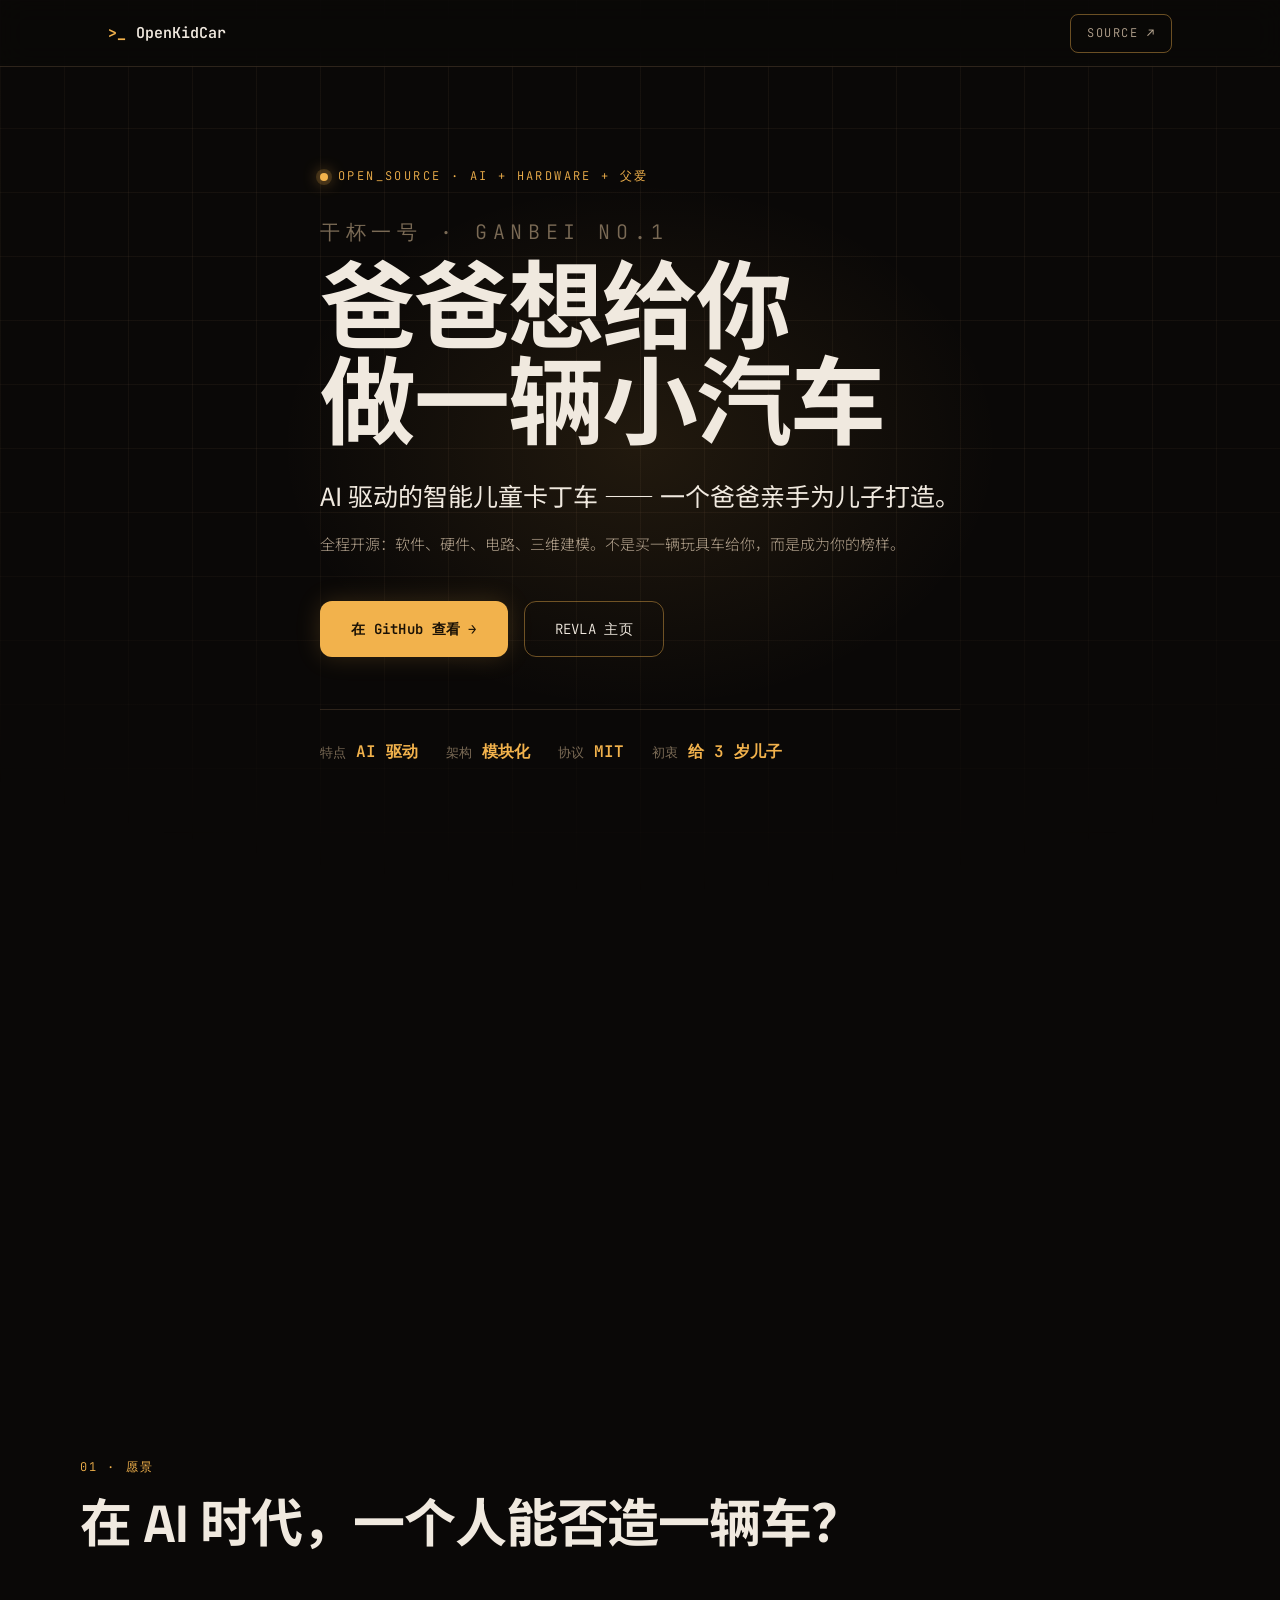
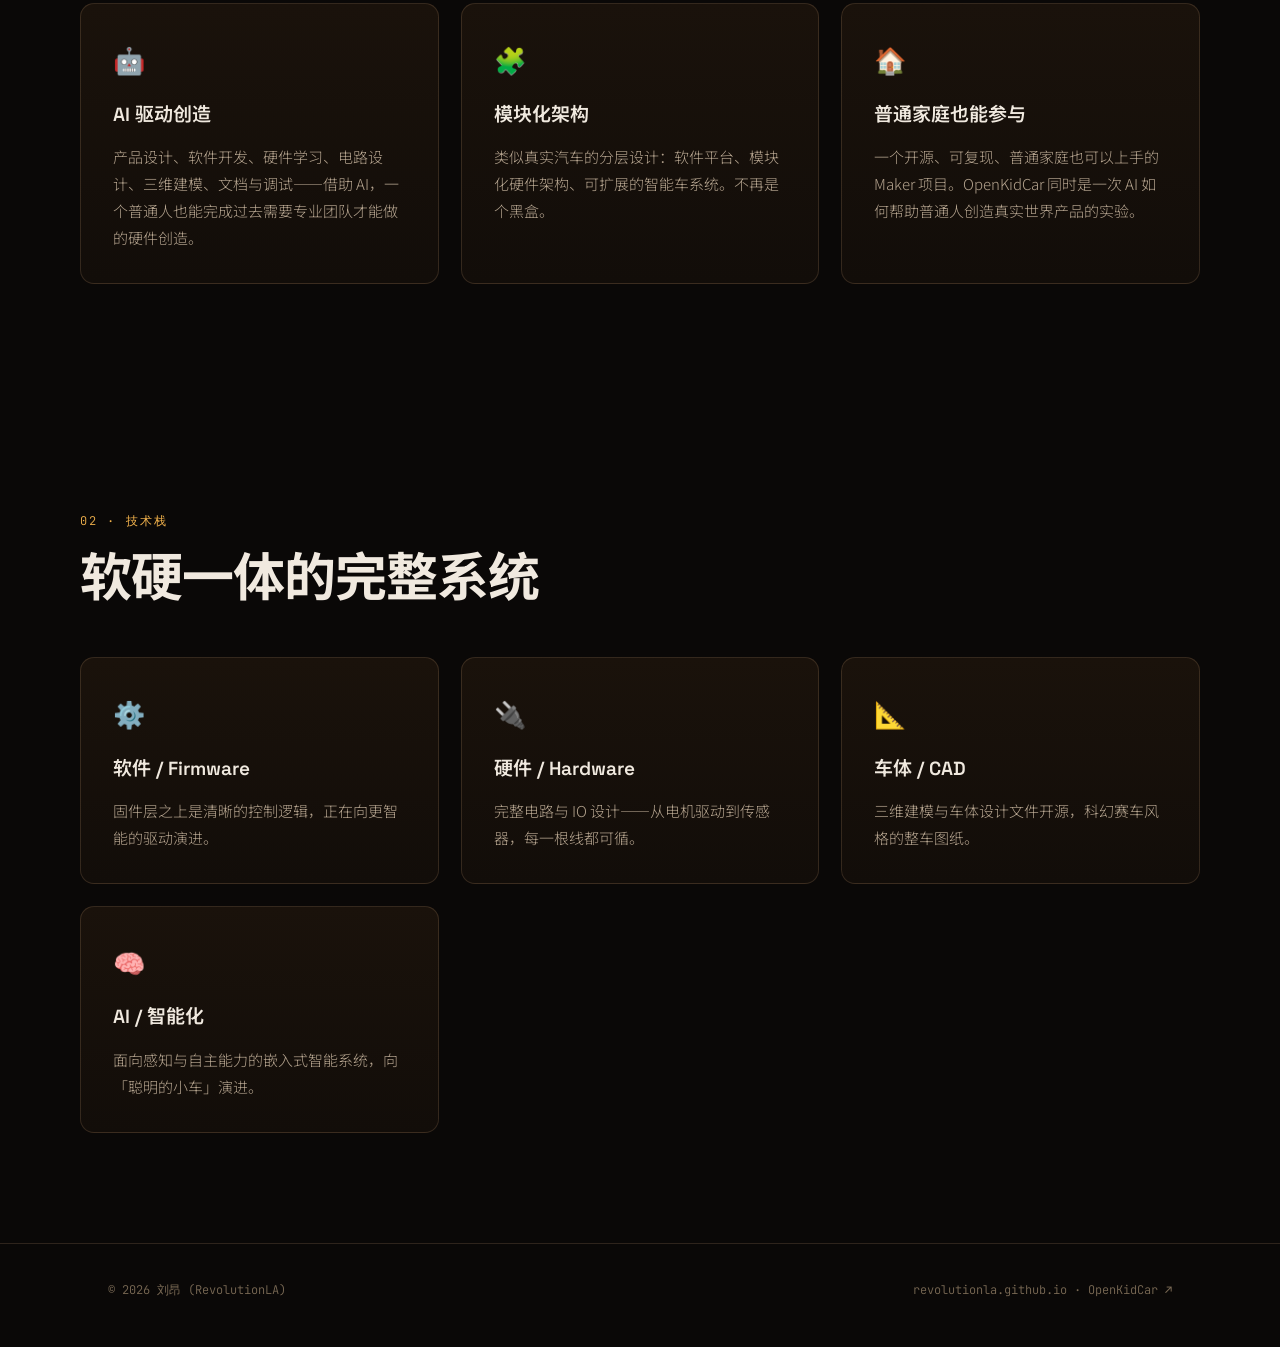
==== index.html @ ad004637 "site: OpenKidCar 落地页" ====
<!DOCTYPE html>
<html lang="zh-CN">
<head>
<meta charset="UTF-8" />
<meta name="viewport" content="width=device-width, initial-scale=1.0" />
<meta http-equiv="X-UA-Compatible" content="IE=edge" />
<title>OpenKidCar · 干杯一号 — AI 驱动的智能儿童卡丁车</title>
<meta name="description" content="OpenKidCar「干杯一号」—— 一个爸爸亲手为儿子打造的 AI 驱动开源智能儿童卡丁车。软件 / 硬件 / 电路 / 三维建模全部开源，探索 AI 时代普通人创造真实产品的能力。" />
<meta name="author" content="刘昂 (RevolutionLA)" />
<meta name="robots" content="index, follow" />
<link rel="canonical" href="https://RevolutionLA.github.io/OpenKidCar/" />
<meta property="og:type" content="article" />
<meta property="og:title" content="OpenKidCar · 干杯一号 — AI 驱动的智能儿童卡丁车" />
<meta property="og:description" content="一个爸爸亲手为儿子打造的 AI 开源儿童卡丁车。硬件固件软件全部开源。" />
<meta property="og:url" content="https://RevolutionLA.github.io/OpenKidCar/" />
<meta name="theme-color" content="#07090d" />
<link rel="preconnect" href="https://fonts.googleapis.com" />
<link rel="preconnect" href="https://fonts.gstatic.com" crossorigin />
<link href="https://fonts.googleapis.com/css2?family=Space+Grotesk:wght@400;500;600;700&family=JetBrains+Mono:wght@400;500;600&family=Noto+Sans+SC:wght@300;400;500;700&display=swap" rel="stylesheet" />
<style>
:root{
  --space-0:#0a0807;--space-1:#120d09;--space-2:#1a120b;
  --ink:#f0e9df;--ink-dim:#b5a48f;--ink-faint:#7a6a55;
  --signal:#f2b24c;--signal-dim:rgba(242,178,76,0.18);--amber:#f05a3c;
  --grid:rgba(190,150,110,0.07);--stroke:rgba(190,150,110,0.20);--stroke-bright:rgba(242,178,76,0.42);
  --display:'Space Grotesk','Noto Sans SC',sans-serif;
  --body:'Noto Sans SC',-apple-system,'PingFang SC','Microsoft YaHei',sans-serif;
  --mono:'JetBrains Mono','SFMono-Regular',Consolas,monospace;--max:1120px;--radius:14px;
}
*{margin:0;padding:0;box-sizing:border-box}
html{color-scheme:dark;scroll-behavior:smooth}
body{font-family:var(--body);background:var(--space-0);color:var(--ink);line-height:1.75;font-weight:300;-webkit-font-smoothing:antialiased;overflow-x:hidden}
.mono{font-family:var(--mono)}em{font-style:normal;font-weight:600;color:var(--amber)}strong{font-weight:600;color:var(--ink)}
a{color:inherit;text-decoration:none}
::selection{background:var(--signal);color:#1a1105}
.container{max-width:var(--max);margin:0 auto;padding:0 28px;position:relative}
.grid-bg{position:fixed;inset:0;z-index:0;pointer-events:none;background-image:linear-gradient(var(--grid) 1px,transparent 1px),linear-gradient(90deg,var(--grid) 1px,transparent 1px);background-size:64px 64px;mask-image:radial-gradient(ellipse 90% 70% at 50% 30%,#000 45%,transparent 100%);-webkit-mask-image:radial-gradient(ellipse 90% 70% at 50% 30%,#000 45%,transparent 100%)}

header.site-header{position:sticky;top:0;z-index:60;background:rgba(10,8,7,0.75);backdrop-filter:blur(14px);-webkit-backdrop-filter:blur(14px);border-bottom:1px solid var(--stroke)}
.nav{display:flex;align-items:center;justify-content:space-between;height:66px;gap:20px}
.brand{display:flex;align-items:center;gap:10px;font-family:var(--mono);font-weight:600;font-size:15px}
.brand-glyph{color:var(--signal);font-weight:700}
.nav-right{display:flex;align-items:center;gap:22px}
.nav-link{font-family:var(--mono);font-size:12px;letter-spacing:0.12em;color:var(--ink-dim);transition:color .2s;border:1px solid var(--stroke-bright);padding:8px 16px;border-radius:8px}
.nav-link:hover{color:var(--signal);border-color:var(--signal)}

.hero{position:relative;min-height:88vh;display:flex;flex-direction:column;justify-content:center;padding:72px 0;overflow:hidden}
.hero::after{content:"";position:absolute;left:50%;top:10%;transform:translateX(-50%);width:820px;height:600px;background:radial-gradient(ellipse at center,rgba(242,178,76,0.10),transparent 62%);z-index:-1;pointer-events:none}
.kicker{display:inline-flex;align-items:center;gap:10px;font-size:12px;letter-spacing:0.2em;color:var(--signal);margin-bottom:28px;font-family:var(--mono)}
.dot{width:8px;height:8px;border-radius:50%;background:var(--signal);box-shadow:0 0 0 4px var(--signal-dim),0 0 16px var(--signal)}
.hero-title{font-family:var(--display);font-size:clamp(42px,9vw,96px);font-weight:700;letter-spacing:-0.02em;line-height:1;margin-bottom:22px;text-wrap:balance}
.hero-title .zh{background:linear-gradient(120deg,var(--signal) 0%,#f0e9df 100%);-webkit-background-clip:text;background-clip:text;color:transparent}
.hero-en{font-size:clamp(15px,2vw,20px);letter-spacing:0.28em;color:var(--ink-faint);font-family:var(--mono);margin-bottom:10px}
.hero-zh{font-size:clamp(18px,2.6vw,25px);color:var(--ink);margin-bottom:12px;font-weight:400}
.hero-sub{font-size:15px;color:var(--ink-dim);max-width:620px;line-height:1.8}
.hero-actions{display:flex;gap:16px;margin-top:44px;flex-wrap:wrap}
.btn{display:inline-flex;align-items:center;justify-content:center;font-family:var(--mono);font-size:14px;letter-spacing:0.02em;padding:15px 30px;border-radius:12px;transition:all .25s;border:1px solid transparent;touch-action:manipulation}
.btn-primary{background:var(--signal);color:#1a1105;font-weight:600;box-shadow:0 0 24px var(--signal-dim)}
.btn-primary:hover{background:#ffc76b;box-shadow:0 0 36px rgba(242,178,76,0.4);transform:translateY(-2px)}
.btn-ghost{border:1px solid var(--stroke-bright);color:var(--ink)}
.btn-ghost:hover{border-color:var(--signal);color:var(--signal);box-shadow:0 0 20px var(--signal-dim)}
.specbar{display:flex;flex-wrap:wrap;gap:28px;margin-top:52px;padding-top:28px;border-top:1px solid var(--stroke)}
.spec{display:flex;align-items:baseline;gap:10px;font-size:13px;color:var(--ink-faint);font-family:var(--mono)}
.spec strong{color:var(--signal);font-size:16px;font-weight:600}

.section{padding:110px 0;position:relative}
.sec-tag{display:inline-block;font-size:12px;letter-spacing:0.18em;color:var(--signal);margin-bottom:18px;font-family:var(--mono)}
.sec-title{font-family:var(--display);font-size:clamp(32px,5vw,52px);font-weight:700;letter-spacing:-0.02em;line-height:1.1;margin-bottom:50px;text-wrap:balance}

.quote-block{background:var(--space-1);border:1px solid var(--stroke);border-left:3px solid var(--signal);border-radius:var(--radius);padding:36px 40px;margin-bottom:60px}
.quote-block p{font-size:clamp(18px,2.4vw,24px);color:var(--ink);line-height:1.8}
.quote-block cite{display:block;margin-top:16px;font-style:normal;font-size:14px;color:var(--ink-faint);font-family:var(--mono)}

.grid{display:grid;grid-template-columns:repeat(auto-fit,minmax(280px,1fr));gap:22px}
.card{background:linear-gradient(180deg,var(--space-2),var(--space-1));border:1px solid var(--stroke);border-radius:var(--radius);padding:32px;transition:transform .3s,border-color .3s,box-shadow .3s}
.card:hover{transform:translateY(-5px);border-color:var(--stroke-bright);box-shadow:0 16px 44px rgba(0,0,0,0.5),0 0 28px var(--signal-dim)}
.card-icon{font-size:26px;color:var(--signal);margin-bottom:16px;display:block}
.card h3{font-family:var(--display);font-size:19px;font-weight:600;margin-bottom:12px}
.card p{color:var(--ink-dim);font-size:15px;line-height:1.8}

footer.site-footer{border-top:1px solid var(--stroke);padding:36px 0 46px}
.footer-row{display:flex;justify-content:space-between;gap:16px;flex-wrap:wrap;font-size:12px;color:var(--ink-faint);font-family:var(--mono)}
.footer-row a:hover{color:var(--signal)}
a:focus-visible{outline:2px solid var(--signal);outline-offset:3px;border-radius:4px}
@media (max-width:720px){.section{padding:76px 0}.hero{min-height:auto;padding:64px 0 80px}}
.reveal{opacity:0;transform:translateY(30px);transition:opacity .8s cubic-bezier(.16,1,.3,1),transform .8s cubic-bezier(.16,1,.3,1)}
.reveal.visible{opacity:1;transform:none}
@media (prefers-reduced-motion:reduce){.reveal{opacity:1;transform:none;transition:none}*{scroll-behavior:auto!important}}
</style>
</head>
<body>
<div class="grid-bg" aria-hidden="true"></div>

<header class="site-header">
  <nav class="nav container">
    <a class="brand" href="/"><span class="brand-glyph mono">&gt;_</span> OpenKidCar</a>
    <div class="nav-right">
      <a class="nav-link" href="https://github.com/RevolutionLA/OpenKidCar" target="_blank" rel="noopener noreferrer">SOURCE ↗</a>
    </div>
  </nav>
</header>

<section class="hero">
  <div class="container">
    <p class="kicker"><span class="dot"></span> OPEN_SOURCE · AI + HARDWARE + 父爱</p>
    <div class="hero-en">干杯一号 · GANBEI NO.1</div>
    <h1 class="hero-title">爸爸想给你<br/>做一辆小汽车</h1>
    <p class="hero-zh">AI 驱动的智能儿童卡丁车 —— 一个爸爸亲手为儿子打造。</p>
    <p class="hero-sub">全程开源：软件、硬件、电路、三维建模。不是买一辆玩具车给你，而是成为你的榜样。</p>
    <div class="hero-actions">
      <a class="btn btn-primary" href="https://github.com/RevolutionLA/OpenKidCar" target="_blank" rel="noopener noreferrer">在 GitHub 查看 →</a>
      <a class="btn btn-ghost" href="/">REVLA 主页</a>
    </div>
    <div class="specbar">
      <span class="spec">特点 <strong>AI 驱动</strong></span>
      <span class="spec">架构 <strong>模块化</strong></span>
      <span class="spec">协议 <strong>MIT</strong></span>
      <span class="spec">初衷 <strong>给 3 岁儿子</strong></span>
    </div>
  </div>
</section>

<section class="section container">
  <div class="quote-block reveal">
    <p>这辆车不一定是世界上最快的，也不一定是最豪华的。但它会拥有——爸爸亲手设计的外观、爸爸写的代码、爸爸搭建的电子系统。</p>
    <cite>&gt; 我希望未来孩子长大以后，记住的不只是一辆车，而是：曾经爸爸尝试用自己的双手创造一些东西。</cite>
  </div>
</section>

<section class="section container" id="vision">
  <span class="sec-tag">01 · 愿景</span>
  <h2 class="sec-title">在 AI 时代，一个人能否造一辆车？</h2>
  <div class="grid">
    <article class="card reveal"><span class="card-icon">🤖</span><h3>AI 驱动创造</h3><p>产品设计、软件开发、硬件学习、电路设计、三维建模、文档与调试——借助 AI，一个普通人也能完成过去需要专业团队才能做的硬件创造。</p></article>
    <article class="card reveal"><span class="card-icon">🧩</span><h3>模块化架构</h3><p>类似真实汽车的分层设计：软件平台、模块化硬件架构、可扩展的智能车系统。不再是个黑盒。</p></article>
    <article class="card reveal"><span class="card-icon">🏠</span><h3>普通家庭也能参与</h3><p>一个开源、可复现、普通家庭也可以上手的 Maker 项目。OpenKidCar 同时是一次 AI 如何帮助普通人创造真实世界产品的实验。</p></article>
  </div>
</section>

<section class="section container" id="stack">
  <span class="sec-tag">02 · 技术栈</span>
  <h2 class="sec-title">软硬一体的完整系统</h2>
  <div class="grid">
    <article class="card reveal"><span class="card-icon">⚙️</span><h3>软件 / Firmware</h3><p>固件层之上是清晰的控制逻辑，正在向更智能的驱动演进。</p></article>
    <article class="card reveal"><span class="card-icon">🔌</span><h3>硬件 / Hardware</h3><p>完整电路与 IO 设计——从电机驱动到传感器，每一根线都可循。</p></article>
    <article class="card reveal"><span class="card-icon">📐</span><h3>车体 / CAD</h3><p>三维建模与车体设计文件开源，科幻赛车风格的整车图纸。</p></article>
    <article class="card reveal"><span class="card-icon">🧠</span><h3>AI / 智能化</h3><p>面向感知与自主能力的嵌入式智能系统，向「聪明的小车」演进。</p></article>
  </div>
</section>

<footer class="site-footer">
  <div class="container footer-row">
    <span>© <span id="year"></span> 刘昂 (RevolutionLA)</span>
    <span><a href="/">revolutionla.github.io</a> · <a href="https://github.com/RevolutionLA/OpenKidCar" target="_blank" rel="noopener noreferrer">OpenKidCar ↗</a></span>
  </div>
</footer>

<script>
document.getElementById('year').textContent=new Date().getFullYear();
var els=document.querySelectorAll('.card');var io='IntersectionObserver'in window?new IntersectionObserver(function(e){e.forEach(function(x){if(x.isIntersecting){x.target.classList.add('visible');io.unobserve(x.target)}})},{threshold:0.1}):null;
els.forEach(function(el){if(io){el.classList.add('reveal');io.observe(el)}else{el.classList.add('visible')}});
</script>
</body>
</html>
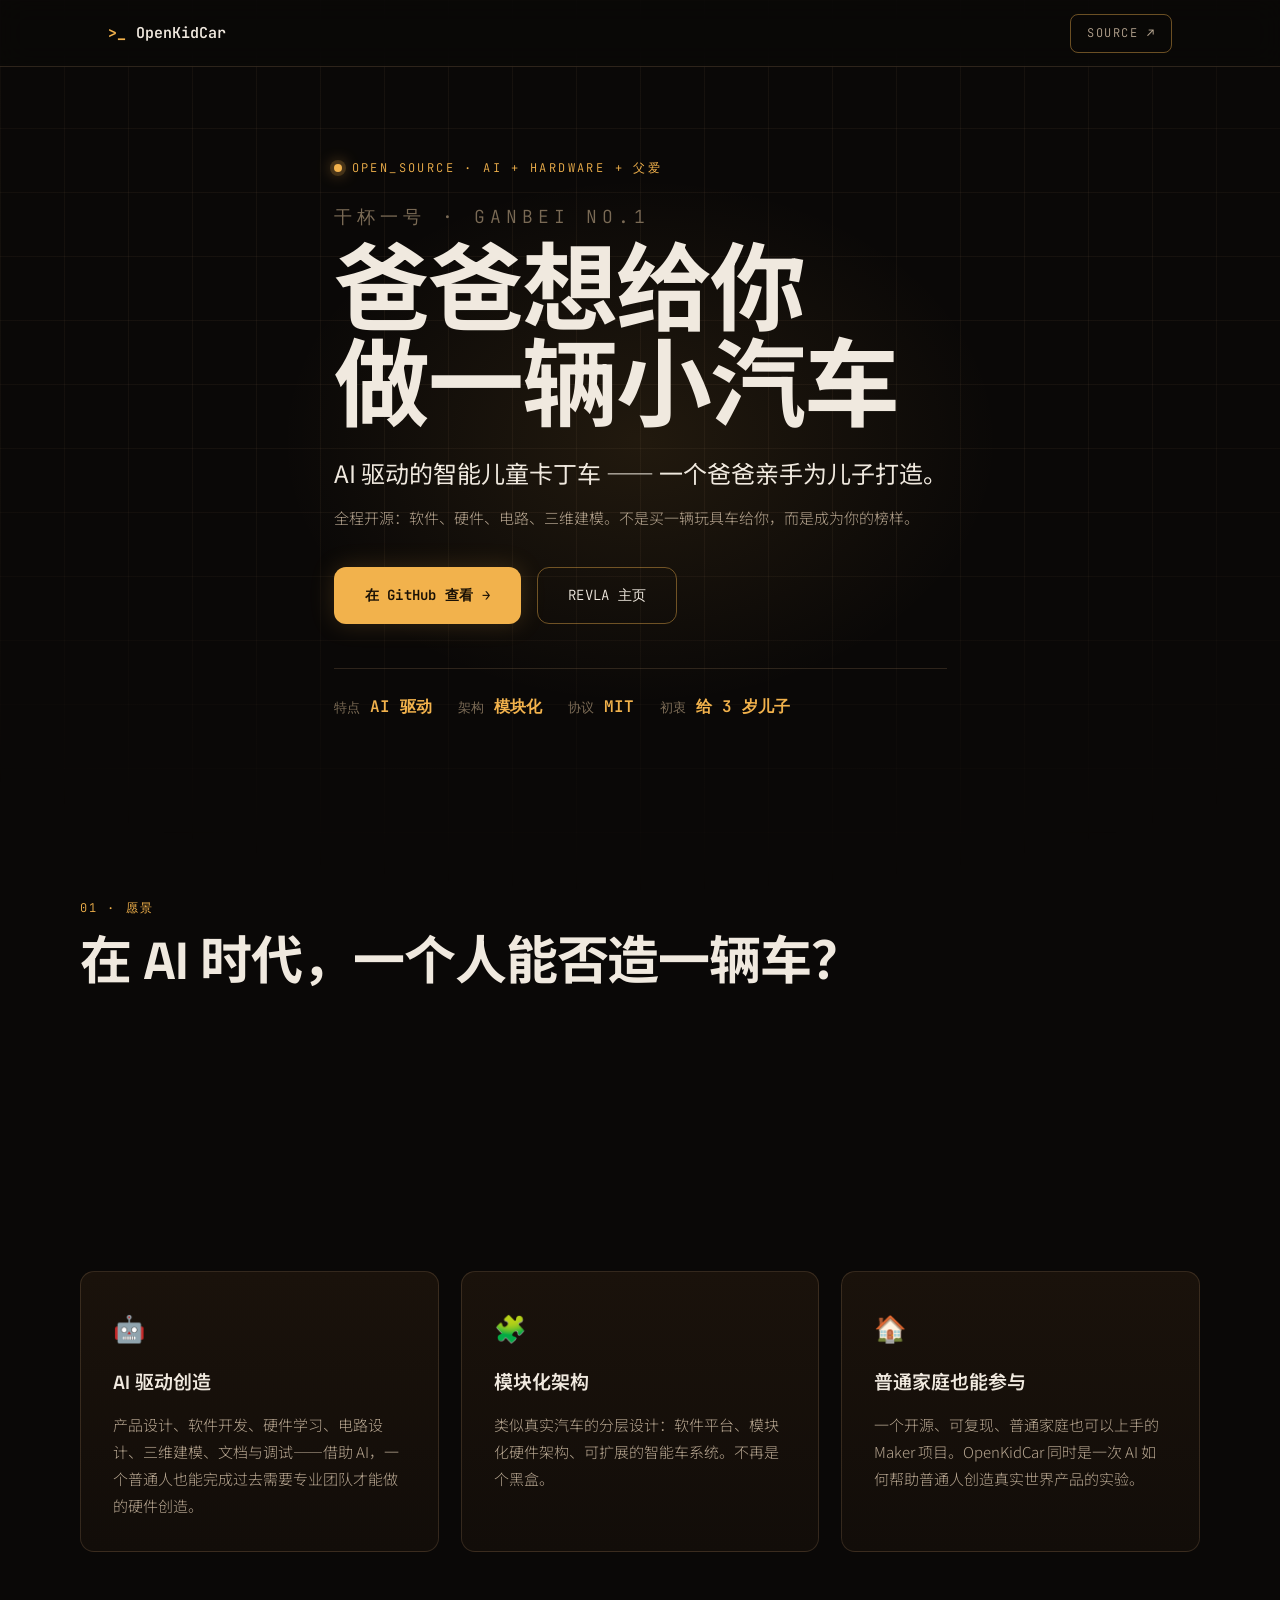
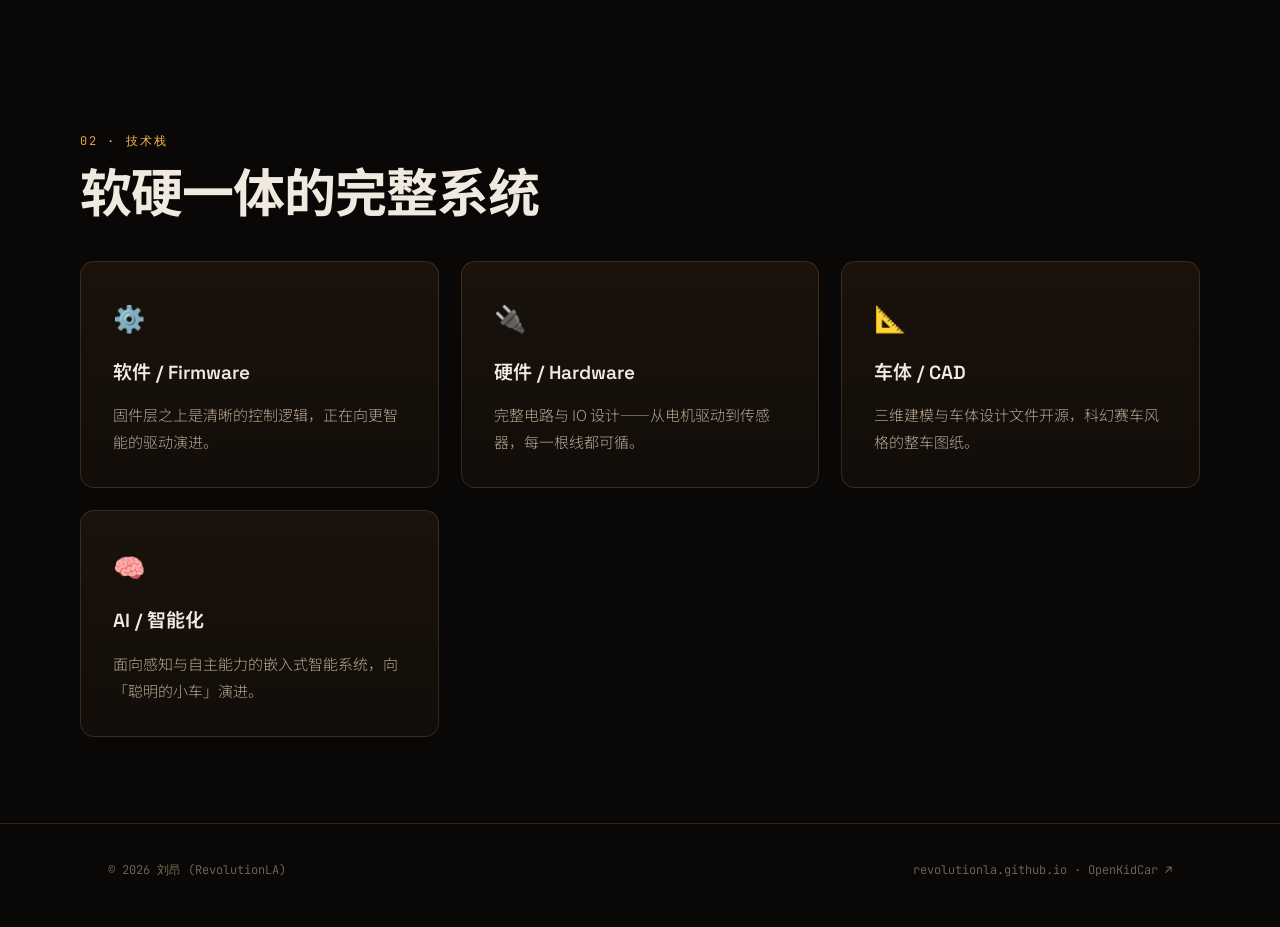
==== commit af29e765: "update: 加 favicon + 压缩留白" ====
--- a/index.html
+++ b/index.html
@@ -14,6 +14,7 @@
 <meta property="og:description" content="一个爸爸亲手为儿子打造的 AI 开源儿童卡丁车。硬件固件软件全部开源。" />
 <meta property="og:url" content="https://RevolutionLA.github.io/OpenKidCar/" />
 <meta name="theme-color" content="#07090d" />
+<link rel="icon" href="data:image/svg+xml,%3Csvg xmlns='http://www.w3.org/2000/svg' viewBox='0 0 64 64'%3E%3Crect width='64' height='64' rx='12' fill='%230a0807'/%3E%3Crect x='10' y='30' width='44' height='16' rx='6' fill='%23f2b24c'/%3E%3Crect x='18' y='22' width='26' height='10' rx='4' fill='%23d98e2a'/%3E%3Ccircle cx='20' cy='48' r='6' fill='%231a1105' stroke='%23f2b24c' stroke-width='3'/%3E%3Ccircle cx='44' cy='48' r='6' fill='%231a1105' stroke='%23f2b24c' stroke-width='3'/%3E%3C/svg%3E" />
 <link rel="preconnect" href="https://fonts.googleapis.com" />
 <link rel="preconnect" href="https://fonts.gstatic.com" crossorigin />
 <link href="https://fonts.googleapis.com/css2?family=Space+Grotesk:wght@400;500;600;700&family=JetBrains+Mono:wght@400;500;600&family=Noto+Sans+SC:wght@300;400;500;700&display=swap" rel="stylesheet" />
@@ -44,34 +45,34 @@
 .nav-link{font-family:var(--mono);font-size:12px;letter-spacing:0.12em;color:var(--ink-dim);transition:color .2s;border:1px solid var(--stroke-bright);padding:8px 16px;border-radius:8px}
 .nav-link:hover{color:var(--signal);border-color:var(--signal)}
 
-.hero{position:relative;min-height:88vh;display:flex;flex-direction:column;justify-content:center;padding:72px 0;overflow:hidden}
+.hero{position:relative;min-height:82vh;display:flex;flex-direction:column;justify-content:center;padding:64px 0;overflow:hidden}
 .hero::after{content:"";position:absolute;left:50%;top:10%;transform:translateX(-50%);width:820px;height:600px;background:radial-gradient(ellipse at center,rgba(242,178,76,0.10),transparent 62%);z-index:-1;pointer-events:none}
-.kicker{display:inline-flex;align-items:center;gap:10px;font-size:12px;letter-spacing:0.2em;color:var(--signal);margin-bottom:28px;font-family:var(--mono)}
+.kicker{display:inline-flex;align-items:center;gap:10px;font-size:12px;letter-spacing:0.2em;color:var(--signal);margin-bottom:22px;font-family:var(--mono)}
 .dot{width:8px;height:8px;border-radius:50%;background:var(--signal);box-shadow:0 0 0 4px var(--signal-dim),0 0 16px var(--signal)}
-.hero-title{font-family:var(--display);font-size:clamp(42px,9vw,96px);font-weight:700;letter-spacing:-0.02em;line-height:1;margin-bottom:22px;text-wrap:balance}
+.hero-title{font-family:var(--display);font-size:clamp(42px,9vw,96px);font-weight:700;letter-spacing:-0.02em;line-height:1;margin-bottom:18px;text-wrap:balance}
 .hero-title .zh{background:linear-gradient(120deg,var(--signal) 0%,#f0e9df 100%);-webkit-background-clip:text;background-clip:text;color:transparent}
-.hero-en{font-size:clamp(15px,2vw,20px);letter-spacing:0.28em;color:var(--ink-faint);font-family:var(--mono);margin-bottom:10px}
-.hero-zh{font-size:clamp(18px,2.6vw,25px);color:var(--ink);margin-bottom:12px;font-weight:400}
+.hero-en{font-size:clamp(14px,1.8vw,18px);letter-spacing:0.28em;color:var(--ink-faint);font-family:var(--mono);margin-bottom:10px}
+.hero-zh{font-size:clamp(18px,2.4vw,24px);color:var(--ink);margin-bottom:10px;font-weight:400}
 .hero-sub{font-size:15px;color:var(--ink-dim);max-width:620px;line-height:1.8}
-.hero-actions{display:flex;gap:16px;margin-top:44px;flex-wrap:wrap}
+.hero-actions{display:flex;gap:16px;margin-top:36px;flex-wrap:wrap}
 .btn{display:inline-flex;align-items:center;justify-content:center;font-family:var(--mono);font-size:14px;letter-spacing:0.02em;padding:15px 30px;border-radius:12px;transition:all .25s;border:1px solid transparent;touch-action:manipulation}
 .btn-primary{background:var(--signal);color:#1a1105;font-weight:600;box-shadow:0 0 24px var(--signal-dim)}
 .btn-primary:hover{background:#ffc76b;box-shadow:0 0 36px rgba(242,178,76,0.4);transform:translateY(-2px)}
 .btn-ghost{border:1px solid var(--stroke-bright);color:var(--ink)}
 .btn-ghost:hover{border-color:var(--signal);color:var(--signal);box-shadow:0 0 20px var(--signal-dim)}
-.specbar{display:flex;flex-wrap:wrap;gap:28px;margin-top:52px;padding-top:28px;border-top:1px solid var(--stroke)}
+.specbar{display:flex;flex-wrap:wrap;gap:26px;margin-top:44px;padding-top:24px;border-top:1px solid var(--stroke)}
 .spec{display:flex;align-items:baseline;gap:10px;font-size:13px;color:var(--ink-faint);font-family:var(--mono)}
 .spec strong{color:var(--signal);font-size:16px;font-weight:600}
 
-.section{padding:110px 0;position:relative}
-.sec-tag{display:inline-block;font-size:12px;letter-spacing:0.18em;color:var(--signal);margin-bottom:18px;font-family:var(--mono)}
-.sec-title{font-family:var(--display);font-size:clamp(32px,5vw,52px);font-weight:700;letter-spacing:-0.02em;line-height:1.1;margin-bottom:50px;text-wrap:balance}
+.section{padding:86px 0;position:relative}
+.sec-tag{display:inline-block;font-size:12px;letter-spacing:0.18em;color:var(--signal);margin-bottom:14px;font-family:var(--mono)}
+.sec-title{font-family:var(--display);font-size:clamp(32px,5vw,52px);font-weight:700;letter-spacing:-0.02em;line-height:1.1;margin-bottom:38px;text-wrap:balance}
 
-.quote-block{background:var(--space-1);border:1px solid var(--stroke);border-left:3px solid var(--signal);border-radius:var(--radius);padding:36px 40px;margin-bottom:60px}
+.quote-block{background:var(--space-1);border:1px solid var(--stroke);border-left:3px solid var(--signal);border-radius:var(--radius);padding:34px 40px;margin:6px 0 46px}
 .quote-block p{font-size:clamp(18px,2.4vw,24px);color:var(--ink);line-height:1.8}
 .quote-block cite{display:block;margin-top:16px;font-style:normal;font-size:14px;color:var(--ink-faint);font-family:var(--mono)}
 
-.grid{display:grid;grid-template-columns:repeat(auto-fit,minmax(280px,1fr));gap:22px}
+.grid{display:grid;grid-template-columns:repeat(auto-fit,minmax(320px,1fr));gap:22px}
 .card{background:linear-gradient(180deg,var(--space-2),var(--space-1));border:1px solid var(--stroke);border-radius:var(--radius);padding:32px;transition:transform .3s,border-color .3s,box-shadow .3s}
 .card:hover{transform:translateY(-5px);border-color:var(--stroke-bright);box-shadow:0 16px 44px rgba(0,0,0,0.5),0 0 28px var(--signal-dim)}
 .card-icon{font-size:26px;color:var(--signal);margin-bottom:16px;display:block}
@@ -120,16 +121,13 @@
   </div>
 </section>
 
-<section class="section container">
+<section class="section container" id="vision">
+  <span class="sec-tag">01 · 愿景</span>
+  <h2 class="sec-title">在 AI 时代，一个人能否造一辆车？</h2>
   <div class="quote-block reveal">
     <p>这辆车不一定是世界上最快的，也不一定是最豪华的。但它会拥有——爸爸亲手设计的外观、爸爸写的代码、爸爸搭建的电子系统。</p>
     <cite>&gt; 我希望未来孩子长大以后，记住的不只是一辆车，而是：曾经爸爸尝试用自己的双手创造一些东西。</cite>
   </div>
-</section>
-
-<section class="section container" id="vision">
-  <span class="sec-tag">01 · 愿景</span>
-  <h2 class="sec-title">在 AI 时代，一个人能否造一辆车？</h2>
   <div class="grid">
     <article class="card reveal"><span class="card-icon">🤖</span><h3>AI 驱动创造</h3><p>产品设计、软件开发、硬件学习、电路设计、三维建模、文档与调试——借助 AI，一个普通人也能完成过去需要专业团队才能做的硬件创造。</p></article>
     <article class="card reveal"><span class="card-icon">🧩</span><h3>模块化架构</h3><p>类似真实汽车的分层设计：软件平台、模块化硬件架构、可扩展的智能车系统。不再是个黑盒。</p></article>
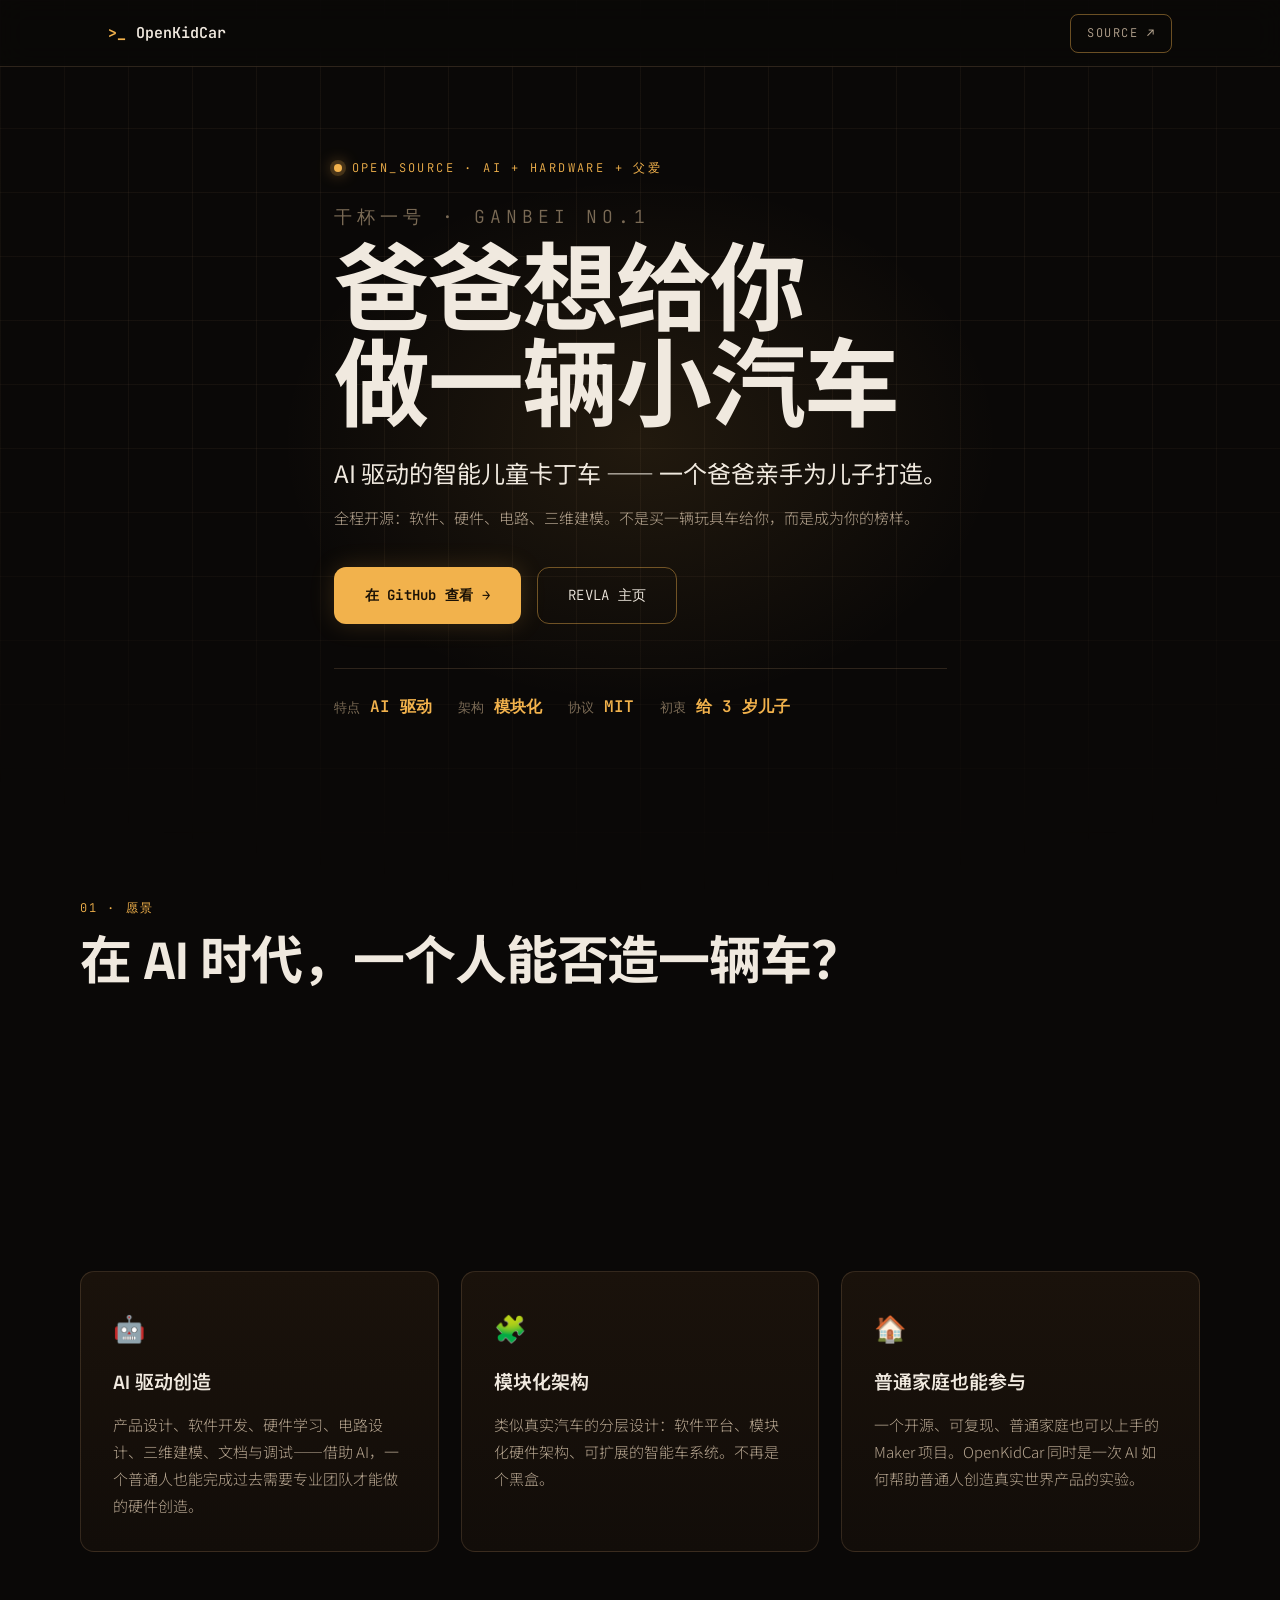
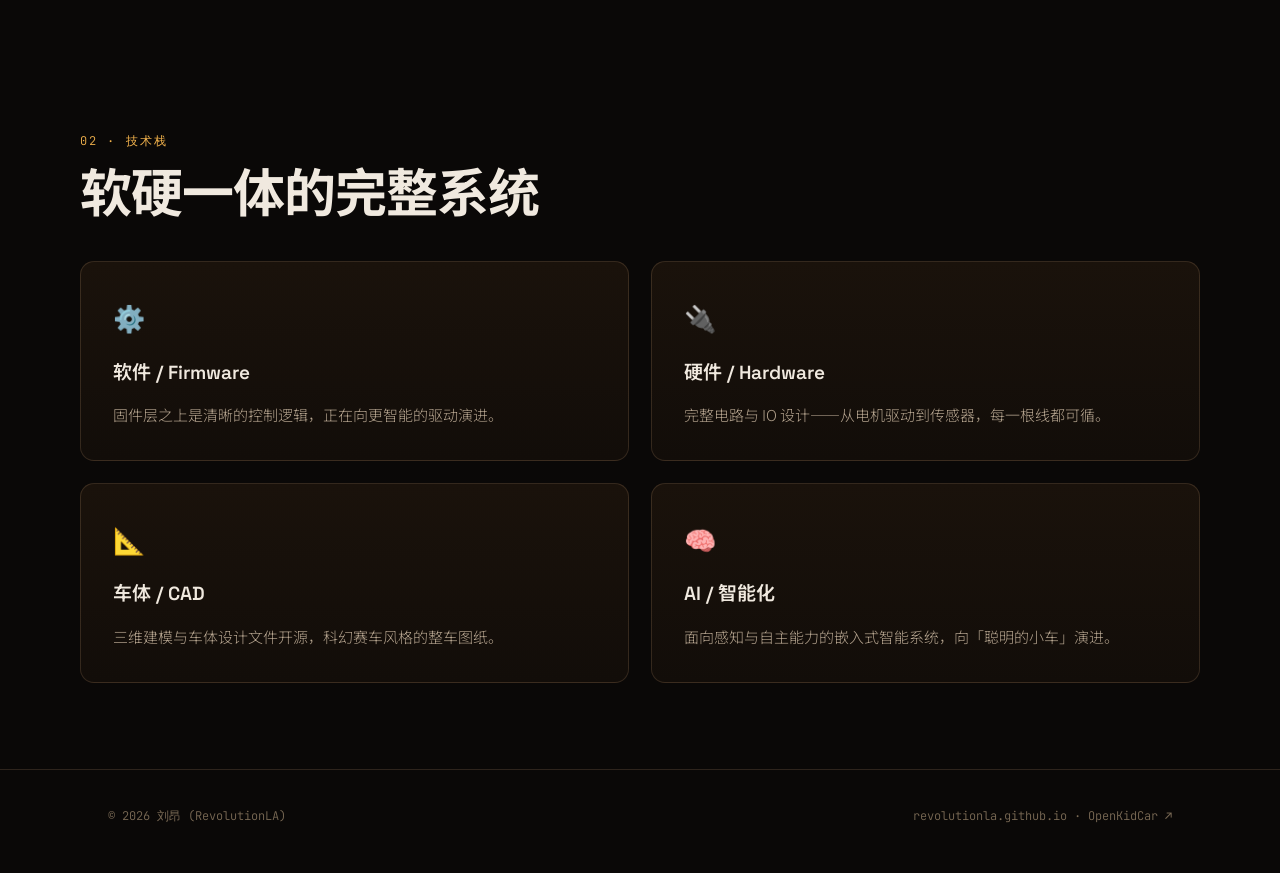
==== commit 17a40824: "fix: 规整卡片网格排布 + 压缩留白" ====
--- a/index.html
+++ b/index.html
@@ -73,6 +73,7 @@
 .quote-block cite{display:block;margin-top:16px;font-style:normal;font-size:14px;color:var(--ink-faint);font-family:var(--mono)}
 
 .grid{display:grid;grid-template-columns:repeat(auto-fit,minmax(320px,1fr));gap:22px}
+.grid-2{grid-template-columns:repeat(auto-fit,minmax(480px,1fr))}
 .card{background:linear-gradient(180deg,var(--space-2),var(--space-1));border:1px solid var(--stroke);border-radius:var(--radius);padding:32px;transition:transform .3s,border-color .3s,box-shadow .3s}
 .card:hover{transform:translateY(-5px);border-color:var(--stroke-bright);box-shadow:0 16px 44px rgba(0,0,0,0.5),0 0 28px var(--signal-dim)}
 .card-icon{font-size:26px;color:var(--signal);margin-bottom:16px;display:block}
@@ -138,7 +139,7 @@
 <section class="section container" id="stack">
   <span class="sec-tag">02 · 技术栈</span>
   <h2 class="sec-title">软硬一体的完整系统</h2>
-  <div class="grid">
+  <div class="grid grid-2">
     <article class="card reveal"><span class="card-icon">⚙️</span><h3>软件 / Firmware</h3><p>固件层之上是清晰的控制逻辑，正在向更智能的驱动演进。</p></article>
     <article class="card reveal"><span class="card-icon">🔌</span><h3>硬件 / Hardware</h3><p>完整电路与 IO 设计——从电机驱动到传感器，每一根线都可循。</p></article>
     <article class="card reveal"><span class="card-icon">📐</span><h3>车体 / CAD</h3><p>三维建模与车体设计文件开源，科幻赛车风格的整车图纸。</p></article>
